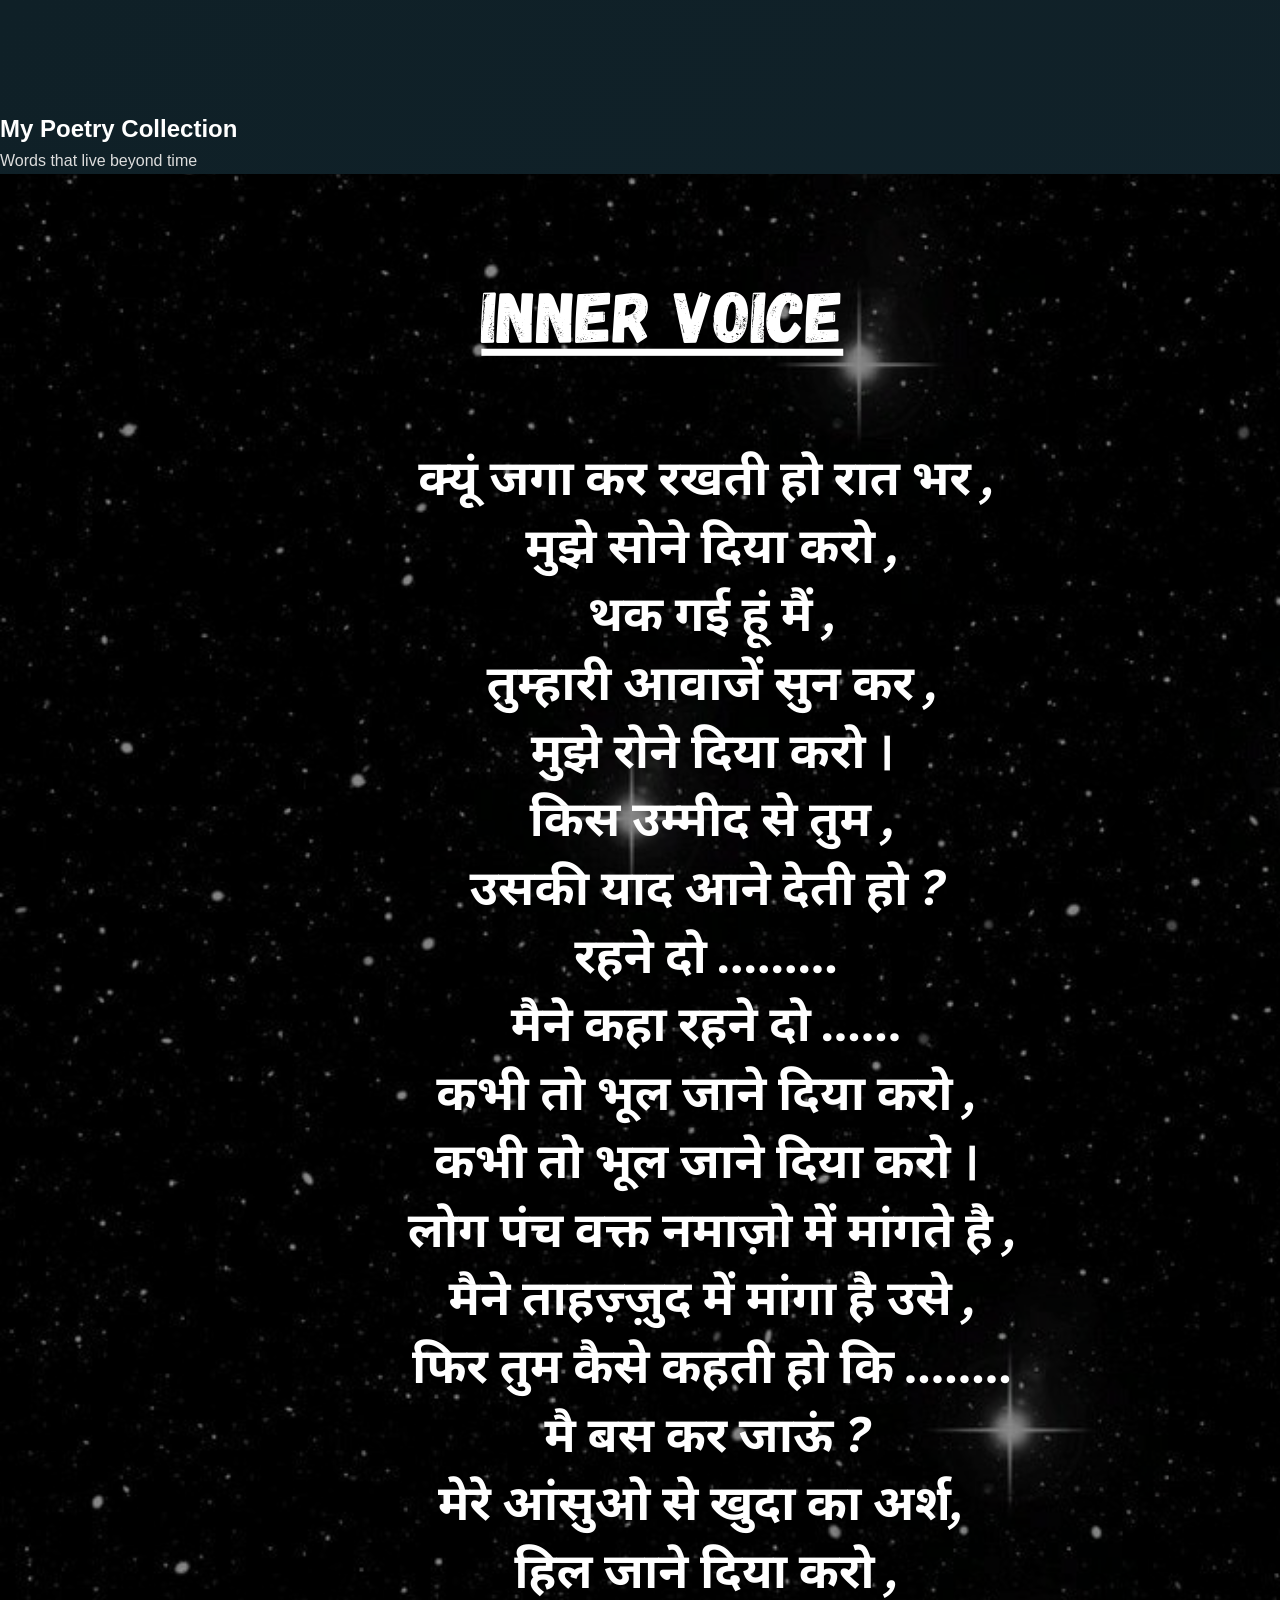
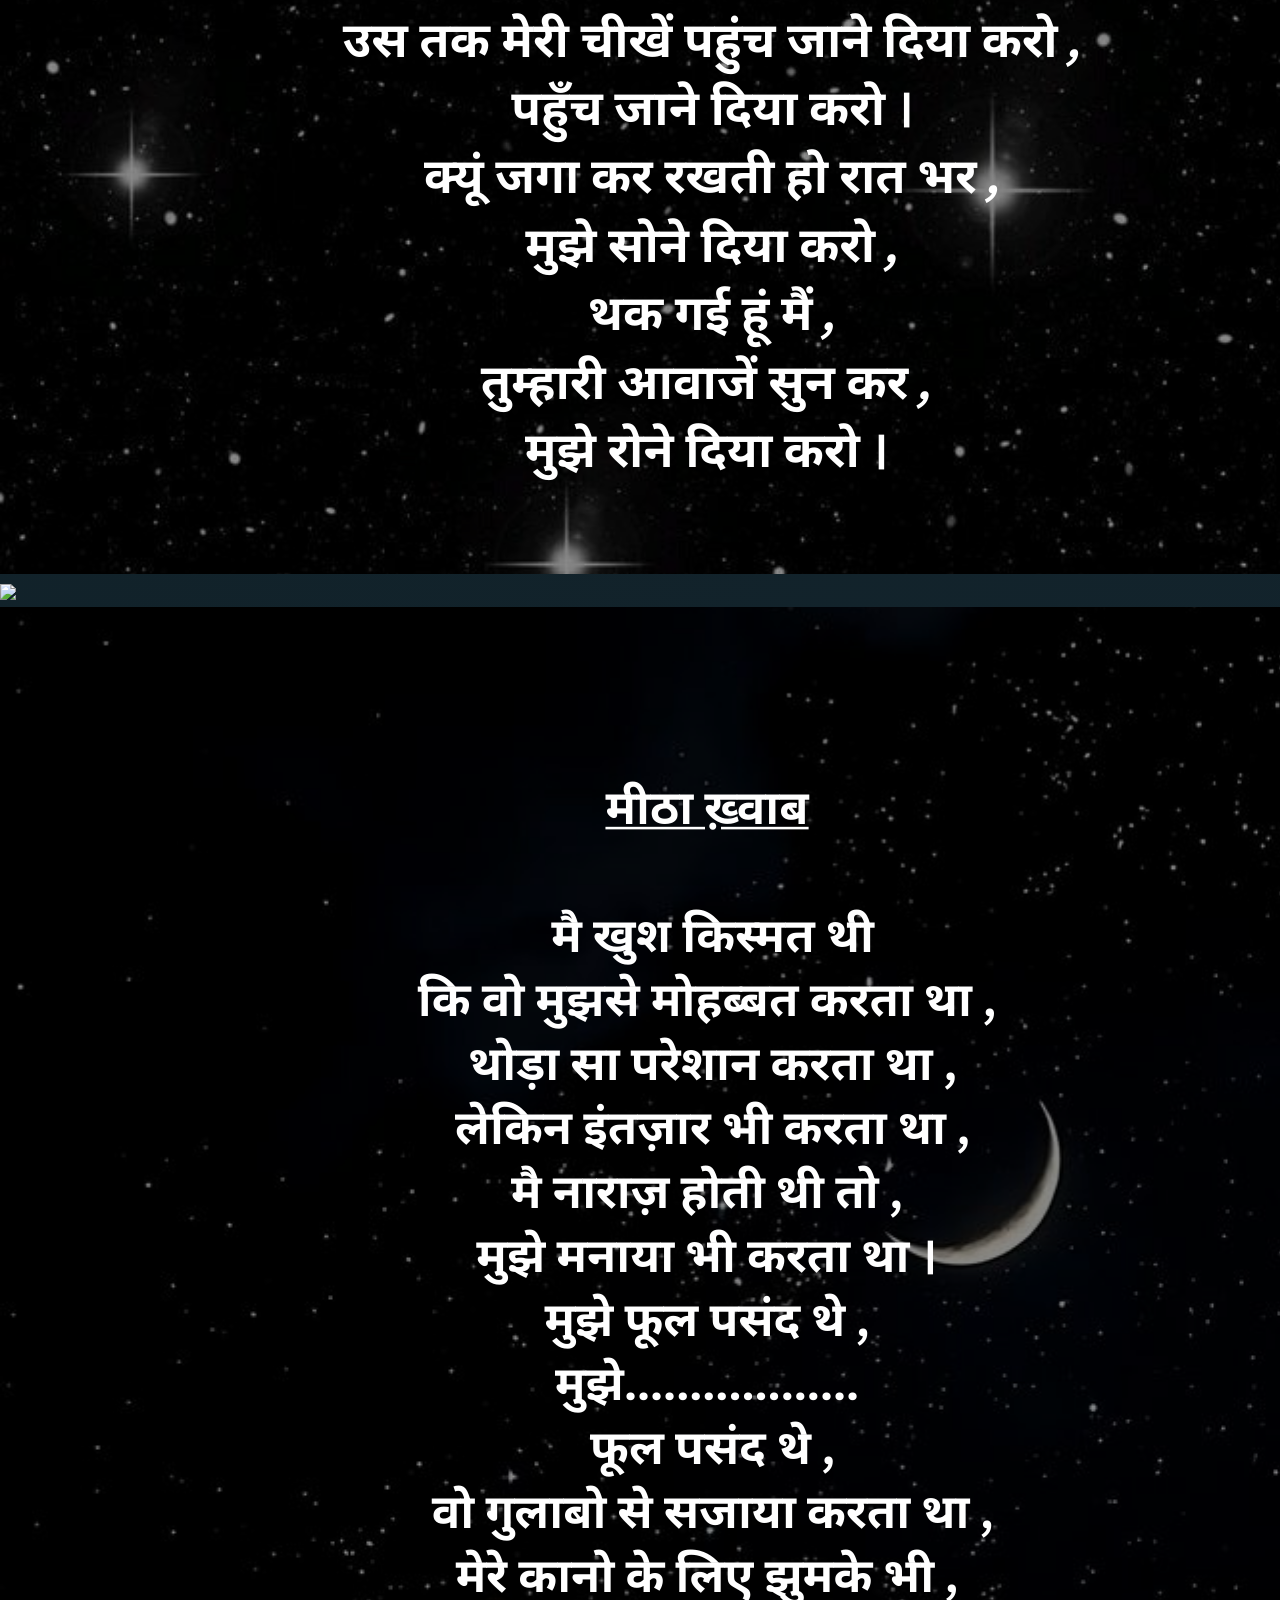
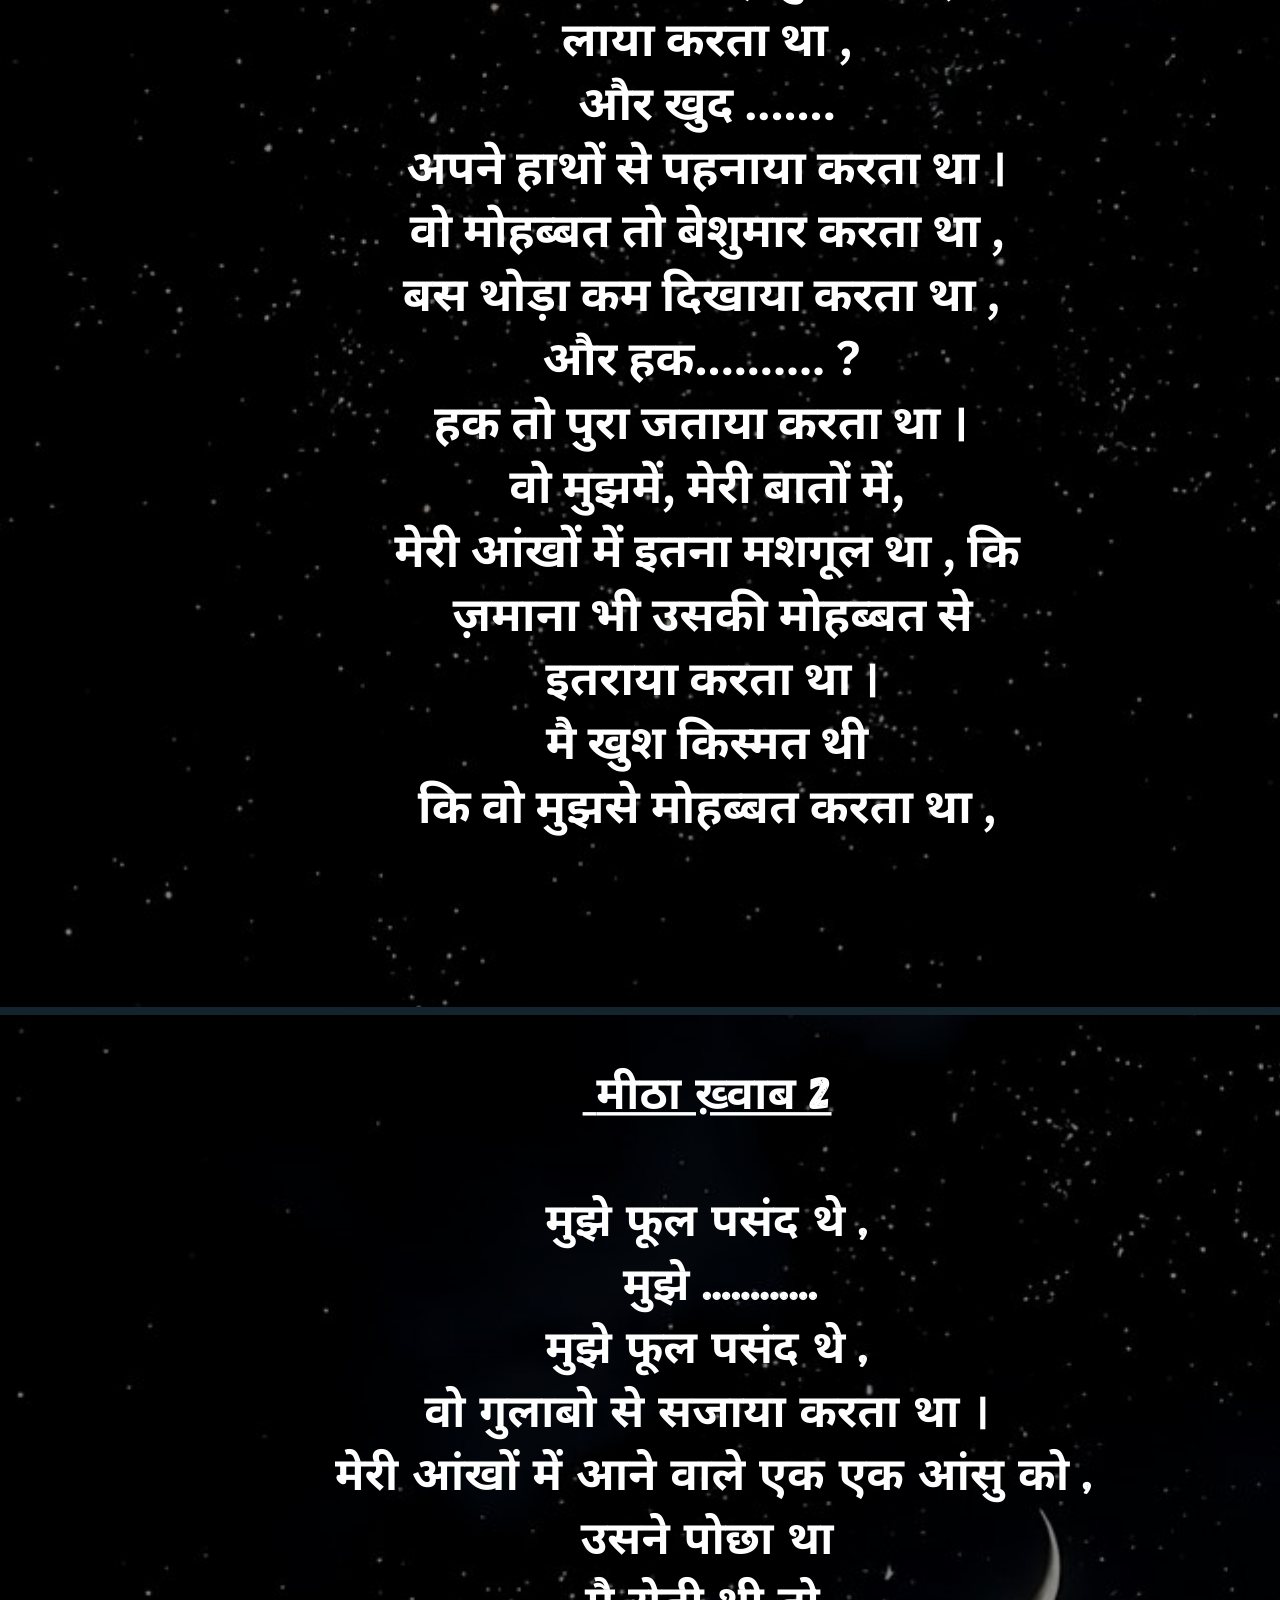
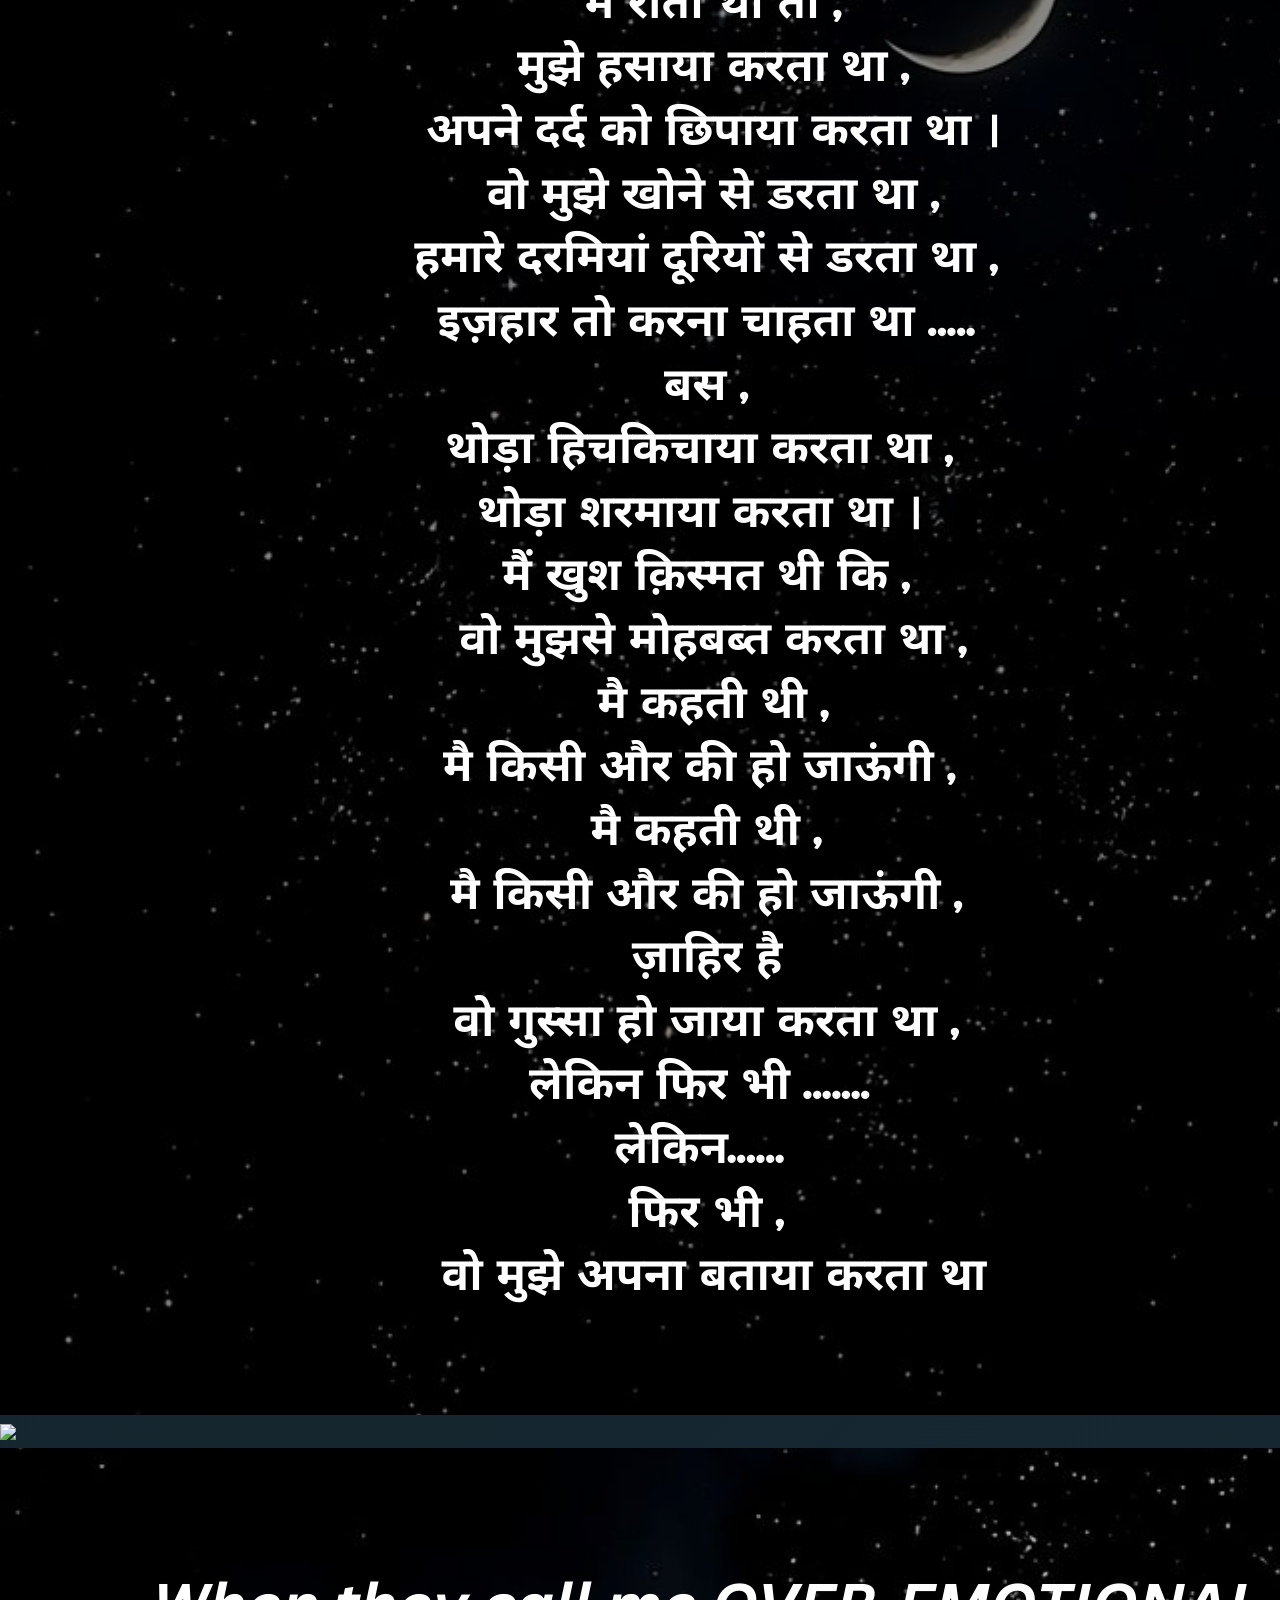
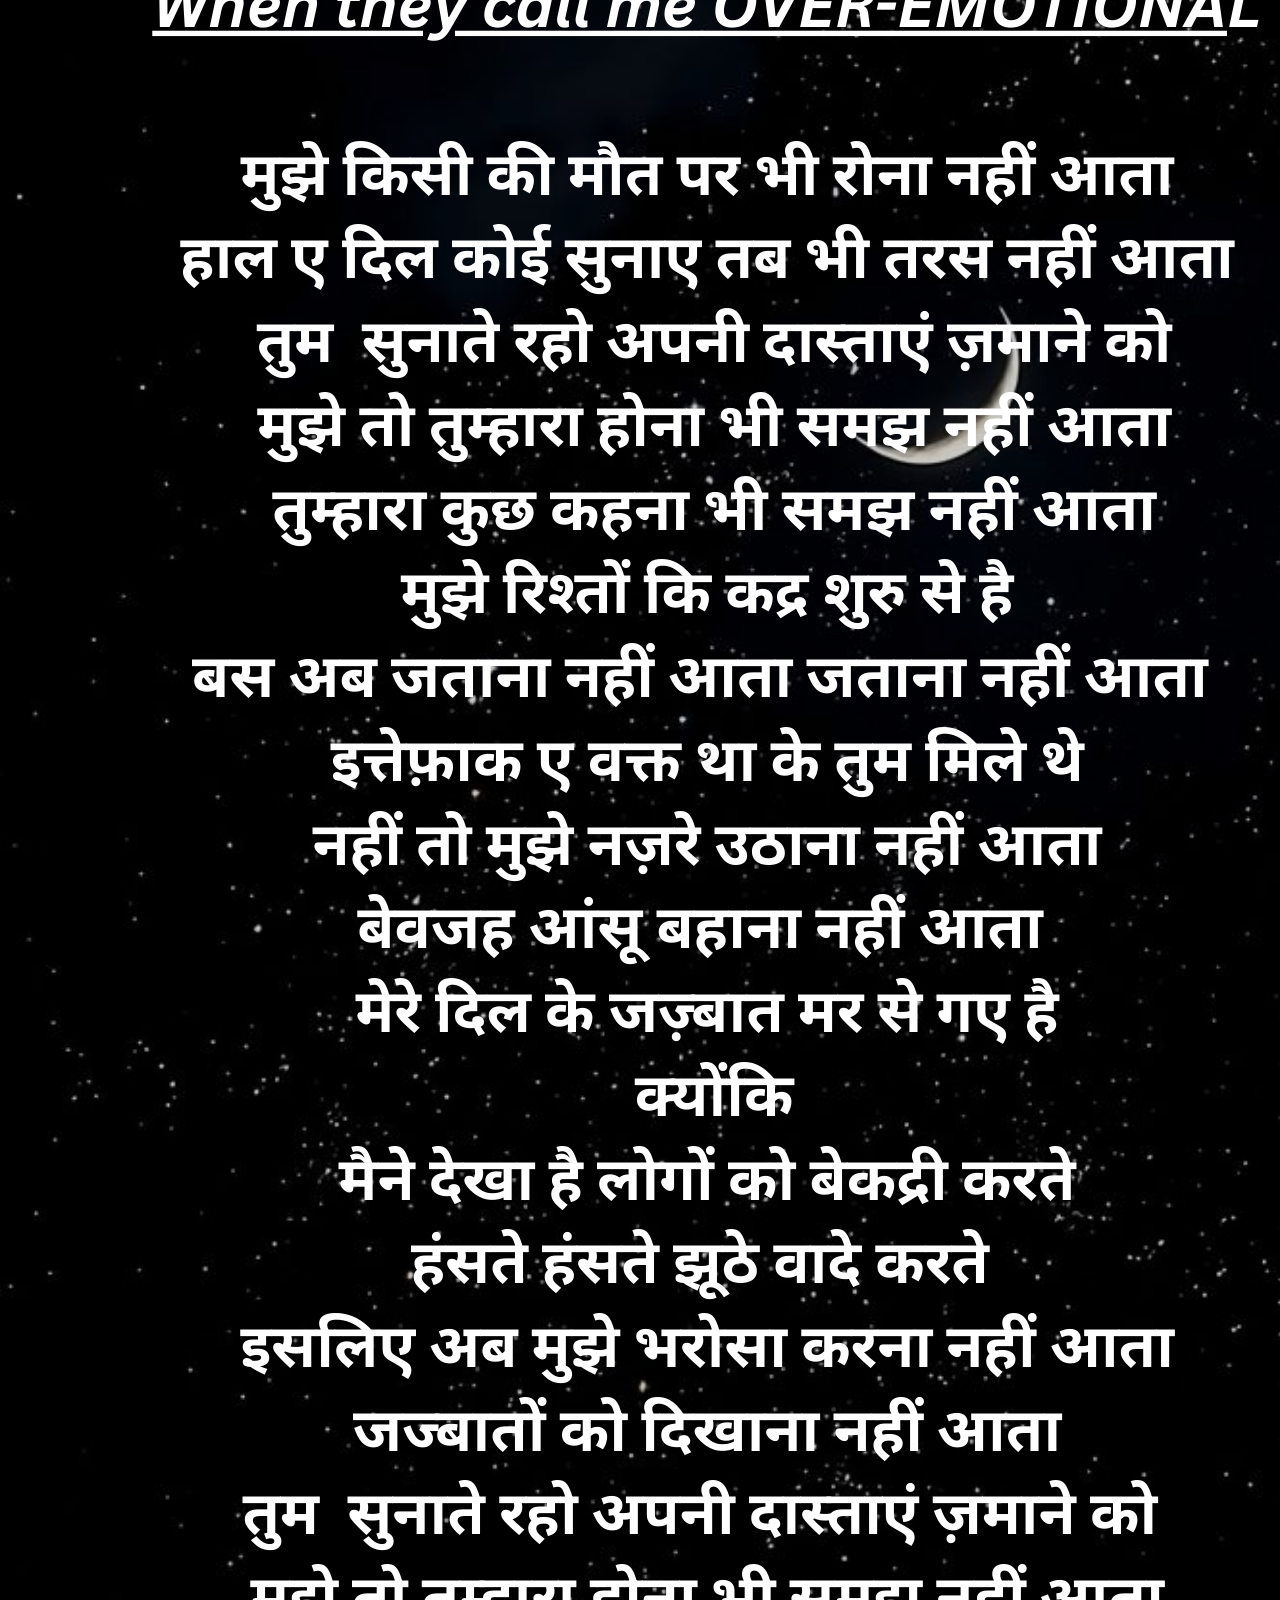
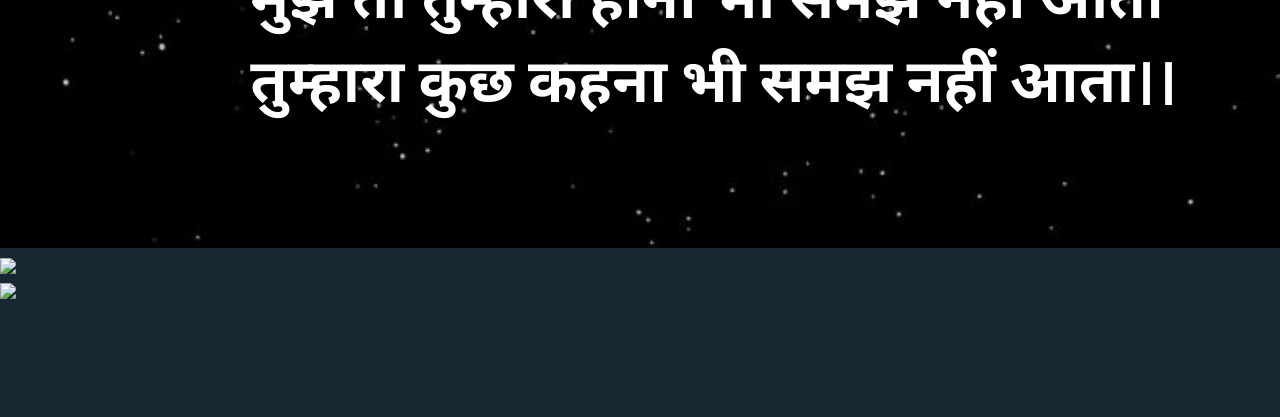
==== poetry.html @ a481b840 "Add files via upload" ====
<!DOCTYPE html>
<html lang="en">
<head>
<meta charset="UTF-8">
<meta name="viewport" content="width=device-width, initial-scale=1.0">
<title>My Poetry</title>
<link rel="stylesheet" href="style.css">
</head>

<body>

<section class="poetry-page">

<h1 class="poetry-title">My Poetry Collection</h1>
<p class="poetry-subtitle">Words that live beyond time</p>

<div class="poetry-gallery">

<div class="poetry-item " id="inner-voice">
<img src="my pics/inner voice.png">
</div>

<div class="poetry-item" id="khud-se-sawal">
<img src="my pics/sawal.png">
</div>

<div class="poetry-item" id="meetha-khwab">
<img src="my pics/meetha khawab.png">
</div>

<div class="poetry-item" id="meetha-khwab">
<img src="my pics/meetha khwab 2.png">
</div>

<div class="poetry-item" id="yaad">
<img src="my pics/yaad.png">
</div>

<div class="poetry-item" id="over-emotional">
<img src="my pics/over-emotional.png">
</div>

<div class="poetry-item" id="uska-saath">
<img src="my pics/uska-saath.png">
</div>


<div class="poetry-item" id="uska-saath2">
<img src="my pics/uska-saath2.png">
</div>



</div>


</div>

</section>

</body>
</html>
---- style.css ----
/* ============================= */
/* GLOBAL */
/* ============================= */

*{
margin:0;
padding:0;
box-sizing:border-box;
font-family:Arial;
}

html{
scroll-behavior:smooth;
}

body{
background:linear-gradient(135deg,#0f2027,#1c2c38,#2c5364,#3a4f5f);
background-size:400% 400%;
animation:poeticBG 20s ease infinite;
color:#fff;
line-height:1.6;
}

.container{
width:85%;
margin:auto;
}

section{
padding:110px 0;
scroll-margin-top:100px;
}

h1,h2,h3{
color:white;
}

p{
color:#ddd;
}

section h2{
text-align:center;
font-size:42px;
margin-bottom:70px;
}

/* ============================= */
/* NAVBAR */
/* ============================= */

header{
background:#111;
position:sticky;
top:0;
z-index:1000;
}

.nav{
display:flex;
justify-content:space-between;
align-items:center;
padding:20px 0;
}

.logo{
font-size:24px;
}

.nav-links{
display:flex;
list-style:none;
}

.nav-links li{
margin-left:25px;
}

.nav-links a{
text-decoration:none;
color:white;
padding:8px 14px;
border-radius:20px;
transition:.3s;
}

.nav-links a:hover{
background:white;
color:black;
}

/* ============================= */
/* HERO */
/* ============================= */

.hero{
height:90vh;
display:flex;
align-items:center;
justify-content:center;
text-align:center;
}

.hero-text h1{
font-size:50px;
margin-bottom:10px;
}

/* ============================= */
/* GRID */
/* ============================= */

.grid{
display:grid;
grid-template-columns:repeat(auto-fit,minmax(250px,1fr));
gap:30px;
}

/* ============================= */
/* UNIVERSAL CARD STYLE */
/* ============================= */

.card,
.book-card,
.song-card,
.poetry-card,
.ad-card,
.contact-card,
.review-card{

background:rgba(0,0,0,0.35);
backdrop-filter:blur(6px);
border:1px solid rgba(255,255,255,0.2);
border-radius:10px;
padding:20px;
text-align:center;

transition:0.35s;
}


.card:hover,
.book-card:hover,
.song-card:hover,
.poetry-card:hover,
.ad-card:hover,
.contact-card:hover,
.review-card:hover{

transform:translateY(-8px) scale(1.04);

box-shadow:
0 10px 25px rgba(255,215,0,0.35),
0 0 20px rgba(255,215,0,0.25);

}


/* ============================= */
/* ABOUT */
/* ============================= */

.about-card{
display:flex;
align-items:center;
gap:40px;
max-width:900px;
margin:auto;
padding:40px;
}

.about-img{
width:220px;
height:200px;
border-radius:50%;
object-fit:cover;
border:3px solid white;
}

/* ============================= */
/* POETRY */
/* ============================= */

.poetry-cover{
width:100%;
max-height:250px;
object-fit:cover;
border-radius:6px;
margin-bottom:12px;
}

/* ============================= */
/* BOOKS */
/* ============================= */

.book-cover{
width:100%;
height:300px;
object-fit:cover;
border-radius:6px;
margin-bottom:15px;
}

/* ============================= */
/* SONGS */
/* ============================= */

.song-cover{
width:100%;
height:180px;
object-fit:contain;
border-radius:6px;
margin-bottom:12px;
}

/* ============================= */
/* COPYWRITING */
/* ============================= */

.ad-container{
display:grid;
grid-template-columns:repeat(auto-fit,minmax(280px,1fr));
gap:40px;
}

.ad-card img{
width:100%;
border-radius:8px;
margin-bottom:15px;
}

.ad-card h3{
font-size:22px;
margin-bottom:10px;
}

/* ============================= */
/* CONTACT */
/* ============================= */

.contact-grid{
display:grid;
grid-template-columns:repeat(auto-fit,minmax(220px,1fr));
gap:25px;
margin-top:40px;
}

/* ============================= */
/* REVIEWS */
/* ============================= */

.review-grid{
display:grid;
grid-template-columns:repeat(auto-fit,minmax(250px,1fr));
gap:25px;
margin-top:60px;
}

.review-card{
font-style:italic;
}

/* ============================= */
/* FOOTER */
/* ============================= */

footer{
background:#000;
text-align:center;
padding:20px;
border-top:1px solid #333;
}

/* ============================= */
/* ANIMATIONS */
/* ============================= */

@keyframes poeticBG{

0%{background-position:0% 50%;}
50%{background-position:100% 50%;}
100%{background-position:0% 50%;}

}
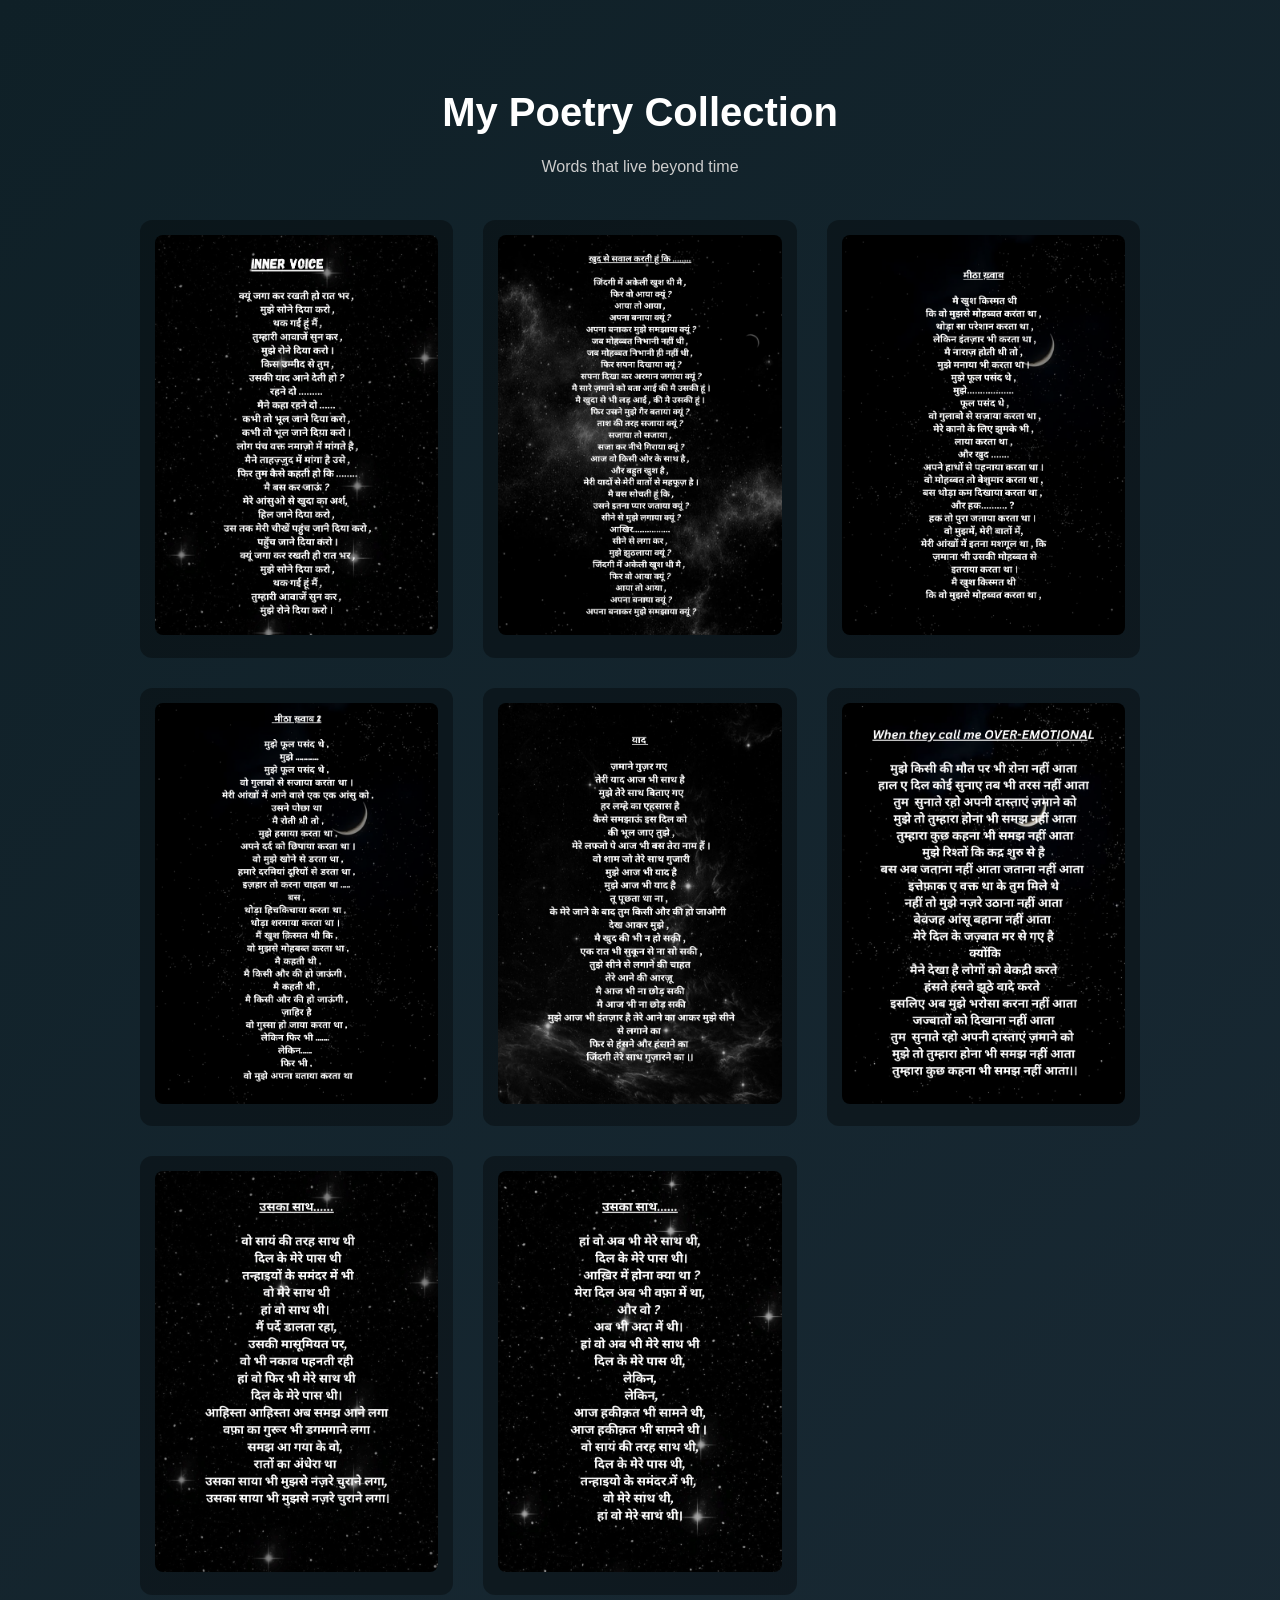
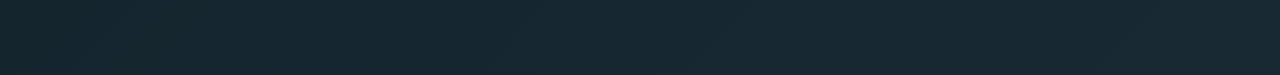
==== commit 196e125d: "Add files via upload" ====
--- a/poetry.html
+++ b/poetry.html
@@ -28,7 +28,7 @@
 <img src="my pics/meetha khawab.png">
 </div>
 
-<div class="poetry-item" id="meetha-khwab">
+<div class="poetry-item" id="meetha-khwab2">
 <img src="my pics/meetha khwab 2.png">
 </div>
 
--- a/style.css
+++ b/style.css
@@ -6,7 +6,7 @@
 margin:0;
 padding:0;
 box-sizing:border-box;
-font-family:Arial;
+font-family:Arial, sans-serif;
 }
 
 html{
@@ -22,13 +22,14 @@
 }
 
 .container{
-width:85%;
+width:90%;
+max-width:1200px;
 margin:auto;
 }
 
 section{
-padding:110px 0;
-scroll-margin-top:100px;
+padding:90px 0;
+scroll-margin-top:90px;
 }
 
 h1,h2,h3{
@@ -41,8 +42,8 @@
 
 section h2{
 text-align:center;
-font-size:42px;
-margin-bottom:70px;
+font-size:38px;
+margin-bottom:60px;
 }
 
 /* ============================= */
@@ -60,20 +61,23 @@
 display:flex;
 justify-content:space-between;
 align-items:center;
-padding:20px 0;
+flex-wrap:wrap;
+padding:18px 0;
 }
 
 .logo{
 font-size:24px;
+font-weight:600;
 }
 
 .nav-links{
 display:flex;
 list-style:none;
+flex-wrap:wrap;
 }
 
 .nav-links li{
-margin-left:25px;
+margin-left:20px;
 }
 
 .nav-links a{
@@ -81,7 +85,8 @@
 color:white;
 padding:8px 14px;
 border-radius:20px;
-transition:.3s;
+transition:0.3s;
+font-size:15px;
 }
 
 .nav-links a:hover{
@@ -94,16 +99,21 @@
 /* ============================= */
 
 .hero{
-height:90vh;
+min-height:85vh;
 display:flex;
 align-items:center;
 justify-content:center;
 text-align:center;
+padding:40px 20px;
 }
 
 .hero-text h1{
-font-size:50px;
+font-size:48px;
 margin-bottom:10px;
+}
+
+.hero-text p{
+font-size:18px;
 }
 
 /* ============================= */
@@ -112,7 +122,7 @@
 
 .grid{
 display:grid;
-grid-template-columns:repeat(auto-fit,minmax(250px,1fr));
+grid-template-columns:repeat(auto-fit,minmax(260px,1fr));
 gap:30px;
 }
 
@@ -131,13 +141,11 @@
 background:rgba(0,0,0,0.35);
 backdrop-filter:blur(6px);
 border:1px solid rgba(255,255,255,0.2);
-border-radius:10px;
+border-radius:12px;
 padding:20px;
 text-align:center;
-
 transition:0.35s;
 }
-
 
 .card:hover,
 .book-card:hover,
@@ -147,34 +155,59 @@
 .contact-card:hover,
 .review-card:hover{
 
-transform:translateY(-8px) scale(1.04);
+transform:translateY(-6px) scale(1.03);
 
 box-shadow:
 0 10px 25px rgba(255,215,0,0.35),
 0 0 20px rgba(255,215,0,0.25);
-
-}
-
+}
 
 /* ============================= */
 /* ABOUT */
 /* ============================= */
 
-.about-card{
+/* .about-card{
 display:flex;
 align-items:center;
 gap:40px;
 max-width:900px;
 margin:auto;
-padding:40px;
+padding:30px;
+flex-wrap:wrap;
+text-align:left;
 }
 
 .about-img{
-width:220px;
+width:200px;
 height:200px;
 border-radius:50%;
 object-fit:cover;
 border:3px solid white;
+} */
+
+
+
+/* ABOUT */
+
+.about-card{
+display:flex;
+flex-direction:column;
+align-items:center;
+text-align:center;
+gap:25px;
+max-width:750px;
+margin:auto;
+padding:30px;
+}
+
+.about-img{
+width:200px;
+height:200px;
+border-radius:50%;
+object-fit:cover;
+border:3px solid white;
+display:block;
+margin:auto;
 }
 
 /* ============================= */
@@ -183,7 +216,7 @@
 
 .poetry-cover{
 width:100%;
-max-height:250px;
+height:230px;
 object-fit:cover;
 border-radius:6px;
 margin-bottom:12px;
@@ -195,7 +228,7 @@
 
 .book-cover{
 width:100%;
-height:300px;
+height:280px;
 object-fit:cover;
 border-radius:6px;
 margin-bottom:15px;
@@ -207,7 +240,7 @@
 
 .song-cover{
 width:100%;
-height:180px;
+height:170px;
 object-fit:contain;
 border-radius:6px;
 margin-bottom:12px;
@@ -219,8 +252,8 @@
 
 .ad-container{
 display:grid;
-grid-template-columns:repeat(auto-fit,minmax(280px,1fr));
-gap:40px;
+grid-template-columns:repeat(auto-fit,minmax(260px,1fr));
+gap:35px;
 }
 
 .ad-card img{
@@ -230,7 +263,7 @@
 }
 
 .ad-card h3{
-font-size:22px;
+font-size:20px;
 margin-bottom:10px;
 }
 
@@ -272,6 +305,58 @@
 }
 
 /* ============================= */
+/* MOBILE RESPONSIVE */
+/* ============================= */
+
+@media (max-width:900px){
+
+.hero-text h1{
+font-size:40px;
+}
+
+.about-card{
+flex-direction:column;
+text-align:center;
+}
+
+.about-img{
+margin-bottom:15px;
+}
+
+}
+
+@media (max-width:600px){
+
+.nav{
+flex-direction:column;
+align-items:flex-start;
+}
+
+.nav-links{
+flex-direction:column;
+width:100%;
+margin-top:10px;
+}
+
+.nav-links li{
+margin:6px 0;
+}
+
+.hero-text h1{
+font-size:32px;
+}
+
+.hero-text p{
+font-size:16px;
+}
+
+section{
+padding:70px 0;
+}
+
+}
+
+/* ============================= */
 /* ANIMATIONS */
 /* ============================= */
 
@@ -281,4 +366,45 @@
 50%{background-position:100% 50%;}
 100%{background-position:0% 50%;}
 
+}
+
+
+/* ============================= */
+/* POETRY PAGE */
+/* ============================= */
+
+.poetry-page{
+padding:80px 20px;
+text-align:center;
+}
+
+.poetry-title{
+font-size:40px;
+margin-bottom:10px;
+}
+
+.poetry-subtitle{
+color:#ccc;
+margin-bottom:40px;
+}
+
+.poetry-gallery{
+display:grid;
+grid-template-columns:repeat(auto-fit,minmax(280px,1fr));
+gap:30px;
+max-width:1000px;
+margin:auto;
+}
+
+.poetry-item{
+background:rgba(0,0,0,0.35);
+padding:15px;
+border-radius:12px;
+}
+
+.poetry-item img{
+width:100%;
+max-height:420px;
+object-fit:contain;
+border-radius:8px;
 }
